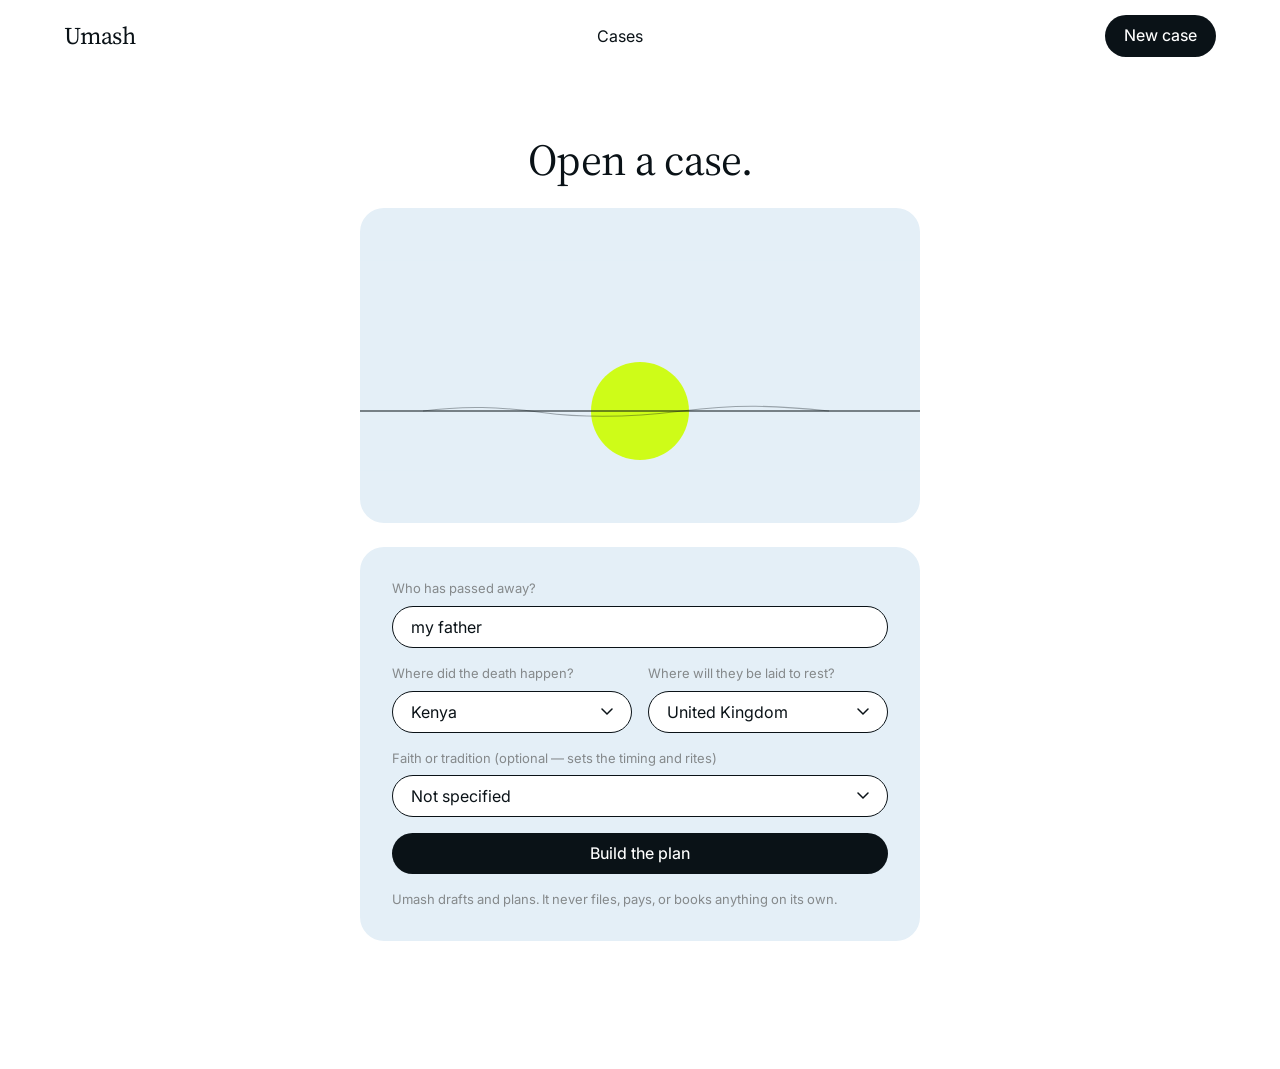
==== web/app.html @ 722731d0 "Add dignified imagery so the app is not text-only Layers documentary-register photography (quiet daw" ====
<!DOCTYPE html>
<html lang="en">
<head>
<meta charset="UTF-8">
<meta name="viewport" content="width=device-width, initial-scale=1.0">
<title>Umash — Case</title>
<link rel="stylesheet" href="styles.css">
<link rel="stylesheet" href="imagery.css">
<style>
  .app { padding-bottom: var(--section-gap); }

  /* case header */
  .case-head { padding: var(--spacing-32) 0 var(--spacing-24); }
  .case-head .hero-headline { text-align: left; font-size: 44px; letter-spacing: -0.02em; }
  .case-meta { display: flex; gap: var(--spacing-24); flex-wrap: wrap; margin-top: var(--spacing-12); }
  .case-meta span { color: var(--color-stone-gray); font-size: var(--text-caption); }

  /* progress metrics */
  .metrics { display: grid; grid-template-columns: repeat(4, 1fr); gap: var(--spacing-16); margin-bottom: var(--spacing-24); }
  .metric { border: 1px solid var(--color-frost-wash); border-radius: var(--radius-cards); padding: var(--spacing-20) var(--spacing-24); }
  .metric__n { font-family: var(--font-sana-serif); font-weight: 400; font-size: 40px; line-height: 1; }
  .metric__l { color: var(--color-stone-gray); font-size: var(--text-caption); margin-top: var(--spacing-8); }

  /* progress rail */
  .rail { height: 6px; border-radius: 9999px; background: var(--color-frost-wash); overflow: hidden; }
  .rail__fill { height: 100%; background: var(--color-ink-black); width: 0; transition: width 240ms ease; }

  /* action bar (batch approval) — ink surface, lime CTA allowed here */
  .actionbar { display: flex; align-items: center; justify-content: space-between; gap: var(--spacing-16); flex-wrap: wrap; }
  .actionbar .grow { min-width: 220px; }
  .actionbar h3 { color: var(--color-paper-white); font-size: var(--text-heading); font-weight: var(--fw-medium); }
  .actionbar p { color: var(--color-stone-gray); font-size: var(--text-caption); margin-top: 4px; }

  /* phase groups */
  .phase { margin-top: var(--spacing-32); }
  .phase__label { display: flex; align-items: baseline; gap: var(--spacing-12); margin-bottom: var(--spacing-16); }
  .phase__icon { align-self: center; flex: none; line-height: 0; }
  .phase__label h2 { font-size: var(--text-heading); font-weight: var(--fw-medium); }
  .phase__count { color: var(--color-stone-gray); font-size: var(--text-caption); }

  /* task row */
  .task { border: 1px solid var(--color-frost-wash); border-radius: var(--radius-cards); padding: var(--spacing-16) var(--spacing-24); }
  .task + .task { margin-top: var(--spacing-12); }
  .task__top { display: flex; align-items: flex-start; gap: var(--spacing-16); }
  .task__title { font-weight: var(--fw-450); }
  .task__target { color: var(--color-stone-gray); font-size: var(--text-caption); margin-top: 2px; }
  .task__tags { display: flex; gap: var(--spacing-8); align-items: center; flex-wrap: wrap; }
  .task__actions { display: flex; gap: var(--spacing-8); margin-left: auto; flex-wrap: wrap; justify-content: flex-end; }
  .task__decision { margin-top: var(--spacing-12); font-size: var(--text-caption); color: var(--color-ink-black); background: var(--color-frost-wash); border-radius: 12px; padding: var(--spacing-10) var(--spacing-16); }
  .deadline { color: var(--color-ink-black); font-size: var(--text-caption); font-weight: var(--fw-450); }
  .deadline--soon { color: #b91c1c; }

  /* create-case panel */
  .create { max-width: 560px; margin: var(--section-gap) auto; }
  .create .hero-headline { font-size: 44px; margin-bottom: var(--spacing-24); }
  .field { display: flex; flex-direction: column; gap: var(--spacing-8); }
  .field label { font-size: var(--text-caption); color: var(--color-stone-gray); }
  .grid-2 { display: grid; grid-template-columns: 1fr 1fr; gap: var(--spacing-16); }

  /* escalation modal */
  .scrim { position: fixed; inset: 0; background: rgba(10,18,23,0.55); display: none; align-items: center; justify-content: center; padding: var(--spacing-24); z-index: 50; }
  .scrim.open { display: flex; }
  .modal { background: var(--color-paper-white); border-radius: var(--radius-cards); padding: var(--spacing-32); max-width: 560px; width: 100%; }
  .modal__eyebrow { display: inline-flex; }
  .modal h3 { font-size: var(--text-heading); font-weight: var(--fw-medium); margin: var(--spacing-16) 0 var(--spacing-8); }
  .modal__why { background: var(--color-frost-wash); border-radius: 16px; padding: var(--spacing-16); font-size: var(--text-caption); }
  .modal__why ul { margin: var(--spacing-8) 0 0 var(--spacing-16); }
  .modal__draft { white-space: pre-wrap; font-size: var(--text-caption); color: var(--color-stone-gray); border: 1px solid var(--color-frost-wash); border-radius: 16px; padding: var(--spacing-16); max-height: 160px; overflow: auto; }
  .modal__queue { color: var(--color-stone-gray); font-size: var(--text-caption); }
  .modal__actions { display: flex; gap: var(--spacing-12); margin-top: var(--spacing-8); }

  .empty { text-align: center; color: var(--color-stone-gray); padding: var(--spacing-62) 0; }
  .toast { position: fixed; bottom: 24px; left: 50%; transform: translateX(-50%); background: var(--color-ink-black); color: var(--color-paper-white); padding: var(--spacing-12) var(--spacing-24); border-radius: 9999px; font-size: var(--text-caption); opacity: 0; transition: opacity 200ms; pointer-events: none; z-index: 60; }
  .toast.show { opacity: 1; }

  @media (max-width: 860px) {
    .metrics { grid-template-columns: 1fr 1fr; }
    .grid-2 { grid-template-columns: 1fr; }
    .task__top { flex-wrap: wrap; }
    .task__actions { margin-left: 0; }
  }
</style>
</head>
<body>

<div class="page app">
  <nav class="nav">
    <a class="nav__wordmark" href="index.html">Umash</a>
    <ul class="nav__links">
      <li><a href="#" id="link-cases">Cases</a></li>
    </ul>
    <button class="btn btn--ink" id="btn-new-nav">New case</button>
  </nav>

  <!-- CREATE CASE -->
  <section id="view-create" class="create" hidden>
    <h1 class="hero-headline">Open a case.</h1>
    <div class="media media--wide" role="img" aria-label="A calm horizon at first light" style="margin-bottom:var(--spacing-24)">
      <svg viewBox="0 0 800 300" xmlns="http://www.w3.org/2000/svg" aria-hidden="true" style="width:100%;height:100%">
        <rect width="800" height="300" fill="#e4eff7"/>
        <circle cx="400" cy="215" r="70" fill="#cdfe00" opacity="0.9"/>
        <line x1="0" y1="215" x2="800" y2="215" stroke="#0a1217" stroke-width="1.5"/>
        <path d="M90 215c60-8 110-6 170 2s120 8 200-2 130-8 210 0" stroke="#0a1217" stroke-width="1.5" opacity="0.35" fill="none"/>
      </svg>
      <img class="media__photo" alt=""
           src="https://images.unsplash.com/photo-1504198453319-5ce911bafcde?auto=format&fit=crop&w=1600&q=70"
           referrerpolicy="no-referrer">
    </div>
    <div class="card card--frost stack-16">
      <div class="field">
        <label for="f-name">Who has passed away?</label>
        <input class="input" id="f-name" placeholder="e.g. my father" value="my father">
      </div>
      <div class="grid-2">
        <div class="field">
          <label for="f-died">Where did the death happen?</label>
          <select class="input" id="f-died">
            <option value="KE">Kenya</option>
            <option value="UK">United Kingdom</option>
            <option value="US">United States</option>
          </select>
        </div>
        <div class="field">
          <label for="f-rest">Where will they be laid to rest?</label>
          <select class="input" id="f-rest">
            <option value="UK">United Kingdom</option>
            <option value="KE">Kenya</option>
            <option value="US">United States</option>
          </select>
        </div>
      </div>
      <div class="field">
        <label for="f-faith">Faith or tradition (optional — sets the timing and rites)</label>
        <select class="input" id="f-faith">
          <option value="">Not specified</option>
          <option value="muslim">Muslim</option>
          <option value="jewish">Jewish</option>
          <option value="hindu">Hindu</option>
          <option value="christian">Christian</option>
          <option value="secular">Secular / none</option>
        </select>
      </div>
      <button class="btn btn--ink btn--full" id="btn-create">Build the plan</button>
      <p class="muted" style="font-size:var(--text-caption)">Umash drafts and plans. It never files, pays, or books anything on its own.</p>
    </div>
  </section>

  <!-- DASHBOARD -->
  <section id="view-dash" hidden>
    <header class="case-head">
      <p class="section-label">Case plan</p>
      <h1 class="hero-headline" id="case-title">Case</h1>
      <div class="case-meta" id="case-meta"></div>
    </header>

    <!-- metrics -->
    <div class="metrics" id="metrics"></div>
    <div class="rail" style="margin-bottom:var(--spacing-32)"><div class="rail__fill" id="rail"></div></div>

    <!-- routine batch bar -->
    <div class="card card--ink actionbar" id="batchbar" hidden>
      <div class="grow">
        <h3 id="batch-title">Routine work, prepared quietly</h3>
        <p id="batch-sub">These are reversible and low-stakes. Approve them in one stroke.</p>
      </div>
      <button class="btn btn--lime" id="btn-batch">Approve routine batch</button>
    </div>

    <!-- escalation bar -->
    <div class="card card--ink actionbar" id="escbar" hidden style="margin-top:var(--spacing-16)">
      <div class="grow">
        <h3 id="esc-title">Decisions waiting</h3>
        <p id="esc-sub">Weighty, irreversible, or time-critical. Umash surfaces them one at a time.</p>
      </div>
      <button class="btn btn--lime" id="btn-esc">Review decisions</button>
    </div>

    <!-- phases -->
    <div id="phases"></div>
  </section>

  <!-- CASES LIST -->
  <section id="view-cases" hidden>
    <header class="case-head"><h1 class="hero-headline" style="text-align:left;font-size:44px">Your cases</h1></header>
    <div id="cases-list" class="stack-12"></div>
  </section>
</div>

<!-- ESCALATION MODAL -->
<div class="scrim" id="scrim" role="dialog" aria-modal="true" aria-labelledby="m-title">
  <div class="modal stack-16">
    <span class="tag tag--weighty modal__eyebrow">A decision is needed</span>
    <span class="modal__queue" id="m-queue"></span>
    <h3 id="m-title">Decision</h3>
    <div class="row-wrap">
      <span class="task__target" id="m-target"></span>
      <span class="deadline" id="m-deadline"></span>
    </div>
    <div class="modal__why">
      <strong>Why this is escalated, not batched:</strong>
      <ul id="m-reasons"></ul>
    </div>
    <div class="modal__draft" id="m-draft"></div>
    <div class="field">
      <label for="m-note">Record your decision (required to approve)</label>
      <input class="input" id="m-note" placeholder="e.g. Yes — release funds from the joint account">
    </div>
    <div class="modal__actions">
      <button class="btn btn--ghost-light" id="m-skip">Skip for now</button>
      <button class="btn btn--ghost-light" id="m-decline">Decline</button>
      <button class="btn btn--ink grow" id="m-approve">Approve with this decision</button>
    </div>
  </div>
</div>

<div class="toast" id="toast"></div>

<script src="data.js"></script>
<script src="app.js"></script>
<script src="imagery.js"></script>
</body>
</html>
---- web/styles.css ----
/* ============================================================================
   Umash — Sana design system (per DESIGN.md)
   Editorial monochrome canvas · lime-on-ink accent · flat, no shadows
   ========================================================================== */

@import url('https://fonts.googleapis.com/css2?family=Source+Serif+4:opsz,wght@8..60,400&family=Inter:wght@400;450;500&display=swap');

:root {
  /* Colors */
  --color-ink-black: #0a1217;
  --color-paper-white: #ffffff;
  --color-frost-wash: #e4eff7;
  --color-stone-gray: #85898b;
  --color-obsidian: #000000;
  --color-electric-lime: #cdfe00;

  /* Fonts — DESIGN.md substitutes: Source Serif 4 (400) + Inter */
  --font-sana-serif: 'Source Serif 4', ui-serif, Georgia, Cambria, 'Times New Roman', Times, serif;
  --font-sana-sans: 'Inter', ui-sans-serif, system-ui, -apple-system, BlinkMacSystemFont, 'Segoe UI', Roboto, sans-serif;

  /* Type scale */
  --text-caption: 13px;  --leading-caption: 1.5;
  --text-body: 16px;     --leading-body: 1.43;
  --text-heading: 20px;  --leading-heading: 1.2;
  --text-display: 72px;  --leading-display: 1.1;

  /* Weights */
  --fw-regular: 400;
  --fw-450: 450;
  --fw-medium: 500;

  /* Spacing */
  --spacing-6: 6px;   --spacing-8: 8px;   --spacing-10: 10px; --spacing-12: 12px;
  --spacing-16: 16px; --spacing-18: 18px; --spacing-20: 20px; --spacing-24: 24px;
  --spacing-25: 25px; --spacing-32: 32px; --spacing-62: 62px;

  /* Layout */
  --page-max-width: 1200px;
  --section-gap: 64px;

  /* Radius */
  --radius-cards: 24px;
  --radius-inputs: 24px;
  --radius-buttons: 9999px;

  /* Surfaces */
  --surface-0: var(--color-paper-white);
  --surface-1: var(--color-frost-wash);
  --surface-2: var(--color-ink-black);
  --surface-3: var(--color-electric-lime);
}

* { margin: 0; padding: 0; box-sizing: border-box; }

html { -webkit-text-size-adjust: 100%; }

body {
  font-family: var(--font-sana-sans);
  font-size: var(--text-body);
  line-height: var(--leading-body);
  font-weight: var(--fw-regular);
  color: var(--color-ink-black);
  background: var(--color-paper-white);
  font-feature-settings: "lnum" on, "tnum" on;   /* tabular + lining numerals everywhere */
  -webkit-font-smoothing: antialiased;
}

/* tabular numerals across all numeric UI */
.tnum, table, .metric, .count, time, .timestamp { font-feature-settings: "lnum" on, "tnum" on; }

.page { max-width: var(--page-max-width); margin: 0 auto; padding: 0 var(--spacing-24); }

/* ------------------------------------------------------------------ Nav */
.nav {
  display: flex; align-items: center; justify-content: space-between;
  height: 72px; background: var(--color-paper-white);
}
.nav__wordmark {
  font-family: var(--font-sana-serif); font-weight: 400; font-size: 24px;
  color: var(--color-ink-black); letter-spacing: -0.01em; text-decoration: none;
}
.nav__links { display: flex; gap: var(--spacing-24); list-style: none; }
.nav__links a {
  font-size: var(--text-body); font-weight: var(--fw-regular);
  color: var(--color-ink-black); text-decoration: none;
}
.nav__links a:hover { opacity: 0.6; }

/* ------------------------------------------------------------- Buttons */
.btn {
  font-family: var(--font-sana-sans); font-size: var(--text-body);
  font-weight: var(--fw-450); border-radius: var(--radius-buttons);
  padding: var(--spacing-10) var(--spacing-18); border: 1px solid transparent;
  cursor: pointer; text-decoration: none; display: inline-flex;
  align-items: center; justify-content: center; gap: var(--spacing-8);
  transition: opacity 120ms ease, background 120ms ease;
  white-space: nowrap; line-height: 1.2;
}
.btn:disabled { opacity: 0.4; cursor: not-allowed; }

/* Filled dark — primary on light/frost surfaces */
.btn--ink { background: var(--color-ink-black); color: var(--color-paper-white); }
.btn--ink:not(:disabled):hover { opacity: 0.85; }

/* Accent lime — ONLY on ink-black surfaces (per DESIGN.md) */
.btn--lime { background: var(--color-electric-lime); color: var(--color-ink-black); }
.btn--lime:not(:disabled):hover { opacity: 0.85; }

/* Ghost / white — on dark cards (white outline) */
.btn--ghost-dark { background: transparent; color: var(--color-paper-white); border-color: var(--color-paper-white); }
.btn--ghost-dark:not(:disabled):hover { background: rgba(255,255,255,0.08); }

/* Ghost / outline — on light cards (ink outline) */
.btn--ghost-light { background: transparent; color: var(--color-ink-black); border-color: var(--color-ink-black); }
.btn--ghost-light:not(:disabled):hover { background: rgba(10,18,23,0.04); }

.btn--sm { padding: var(--spacing-6) var(--spacing-16); font-size: var(--text-caption); }
.btn--full { width: 100%; }

/* -------------------------------------------------------------- Inputs */
.input {
  font-family: var(--font-sana-sans); font-size: var(--text-body);
  background: var(--color-paper-white); color: var(--color-ink-black);
  border: 1px solid var(--color-ink-black); border-radius: var(--radius-inputs);
  padding: var(--spacing-10) var(--spacing-18); width: 100%;
  font-feature-settings: "lnum" on, "tnum" on;
}
.input::placeholder { color: var(--color-stone-gray); }
.input:focus { outline: none; border-color: var(--color-obsidian); }
select.input { appearance: none; background-image:
  url("data:image/svg+xml,%3Csvg xmlns='http://www.w3.org/2000/svg' width='12' height='8' viewBox='0 0 12 8'%3E%3Cpath d='M1 1l5 5 5-5' stroke='%230a1217' stroke-width='1.5' fill='none' stroke-linecap='round'/%3E%3C/svg%3E");
  background-repeat: no-repeat; background-position: right 18px center; padding-right: 44px; }

/* --------------------------------------------------------------- Cards */
.card { border-radius: var(--radius-cards); padding: var(--spacing-32); }
.card--frost { background: var(--color-frost-wash); color: var(--color-ink-black); }
.card--ink { background: var(--color-ink-black); color: var(--color-paper-white); }

/* --------------------------------------------------------------- Type */
.hero-headline {
  font-family: var(--font-sana-serif); font-weight: 400;
  font-size: var(--text-display); line-height: var(--leading-display);
  color: var(--color-ink-black); text-align: center; letter-spacing: -0.015em;
}
.section-label {
  font-size: var(--text-caption); font-weight: var(--fw-regular);
  color: var(--color-stone-gray); text-align: left;
}
.heading { font-size: var(--text-heading); font-weight: var(--fw-medium); line-height: var(--leading-heading); }
.muted { color: var(--color-stone-gray); }

/* --------------------------------------------------------------- Pills / tags */
.tag {
  display: inline-flex; align-items: center; gap: 6px;
  font-size: var(--text-caption); font-weight: var(--fw-450);
  border-radius: var(--radius-buttons); padding: 4px 12px;
  border: 1px solid var(--color-ink-black);
}
.tag--routine { border-color: var(--color-stone-gray); color: var(--color-stone-gray); }
.tag--weighty { border-color: var(--color-ink-black); color: var(--color-ink-black); background: var(--color-paper-white); }
.tag--on-ink { border-color: rgba(255,255,255,0.5); color: var(--color-paper-white); }
.tag--lime { background: var(--color-electric-lime); border-color: var(--color-electric-lime); color: var(--color-ink-black); }

/* status dot */
.dot { width: 8px; height: 8px; border-radius: 9999px; display: inline-block; flex: none; }
.dot--pending   { background: var(--color-stone-gray); }
.dot--drafted   { background: var(--color-ink-black); }
.dot--approved  { background: var(--color-electric-lime); border: 1px solid var(--color-ink-black); }
.dot--sent      { background: var(--color-frost-wash); border: 1px solid var(--color-ink-black); }
.dot--confirmed { background: var(--color-ink-black); box-shadow: inset 0 0 0 2px var(--color-paper-white), inset 0 0 0 3px var(--color-ink-black); }
.dot--declined  { background: var(--color-paper-white); border: 1px solid var(--color-stone-gray); }

/* footer */
.footer { padding: var(--spacing-62) 0 var(--spacing-32); }
.footer__grid { display: grid; grid-template-columns: 1.5fr 1fr 1fr 1fr; gap: var(--spacing-24); }
.footer__col h4 { font-size: var(--text-body); font-weight: var(--fw-450); margin-bottom: var(--spacing-16); }
.footer__col ul { list-style: none; display: flex; flex-direction: column; gap: var(--spacing-10); }
.footer__col a { font-size: 14px; font-weight: var(--fw-regular); color: var(--color-ink-black); text-decoration: none; }
.footer__col a:hover { opacity: 0.6; }
.footer__copy { color: var(--color-stone-gray); font-size: var(--text-caption); margin-top: var(--spacing-32); }

/* utility */
.stack-8  { display: flex; flex-direction: column; gap: var(--spacing-8); }
.stack-12 { display: flex; flex-direction: column; gap: var(--spacing-12); }
.stack-16 { display: flex; flex-direction: column; gap: var(--spacing-16); }
.stack-24 { display: flex; flex-direction: column; gap: var(--spacing-24); }
.row { display: flex; align-items: center; gap: var(--spacing-12); }
.row-wrap { display: flex; align-items: center; gap: var(--spacing-12); flex-wrap: wrap; }
.between { justify-content: space-between; }
.grow { flex: 1; }
.divider { height: 1px; background: var(--color-frost-wash); border: 0; }

@media (max-width: 860px) {
  :root { --text-display: 44px; }
  .footer__grid { grid-template-columns: 1fr 1fr; }
  .nav__links { display: none; }
}
---- web/imagery.css ----
/* ============================================================================
   Umash — imagery layer
   Adds dignified, documentary-register photography on top of an always-present
   on-brand base (frost + inline SVG). If a photo fails to load (offline, blocked),
   the base shows through, so the app is never broken and never text-only.

   Photographs are quiet and natural per DESIGN.md's imagery guidance
   (documentary, not lifestyle-stock; no morbid or literal death imagery).
   Sources are license-free (Unsplash). Flat, no shadows, 24px radius.
   ========================================================================== */

/* A framed media block: SVG/frost base underneath, optional photo on top. */
.media {
  position: relative;
  border-radius: var(--radius-cards);
  overflow: hidden;
  background: var(--color-frost-wash);
}
.media svg { display: block; width: 100%; height: auto; }

/* The photo sits above the SVG and fades in only if it actually loads. */
.media__photo {
  position: absolute;
  inset: 0;
  width: 100%;
  height: 100%;
  object-fit: cover;
  opacity: 0;
  transition: opacity 400ms ease;
}
.media__photo.loaded { opacity: 1; }

/* A subtle ink wash so any overlaid text stays legible on a photo. */
.media--wash::after {
  content: "";
  position: absolute;
  inset: 0;
  background: linear-gradient(180deg, rgba(10,18,23,0) 40%, rgba(10,18,23,0.45) 100%);
  pointer-events: none;
}

/* Hero band on the landing page. */
.hero-media {
  margin-top: var(--spacing-32);
  aspect-ratio: 20 / 7;
}
.hero-media svg { height: 100%; object-fit: cover; }

/* Small square supports (app phase art, empty states). */
.media--square { aspect-ratio: 1 / 1; }
.media--wide   { aspect-ratio: 16 / 9; }

/* A caption credit, quiet per the type system. */
.media__credit {
  font-size: var(--text-caption);
  color: var(--color-stone-gray);
  margin-top: var(--spacing-8);
}
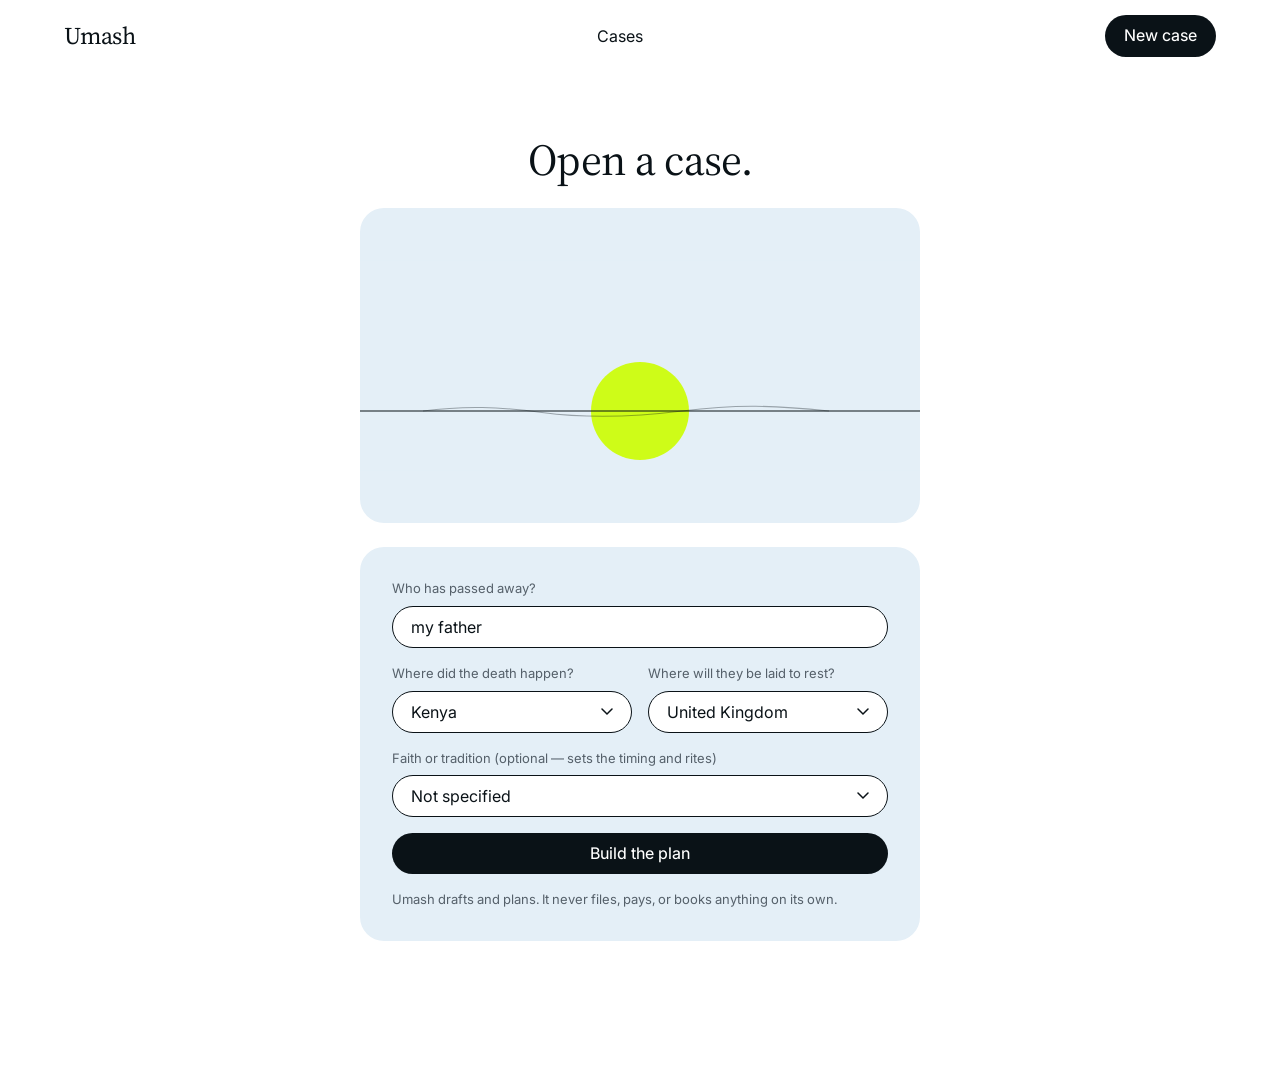
==== commit 3287f032: "Polish: fix low-contrast text and add a11y foundations - Add --color-muted-ink (~5.9:1 on white) and" ====
--- a/web/app.html
+++ b/web/app.html
@@ -13,13 +13,13 @@
   .case-head { padding: var(--spacing-32) 0 var(--spacing-24); }
   .case-head .hero-headline { text-align: left; font-size: 44px; letter-spacing: -0.02em; }
   .case-meta { display: flex; gap: var(--spacing-24); flex-wrap: wrap; margin-top: var(--spacing-12); }
-  .case-meta span { color: var(--color-stone-gray); font-size: var(--text-caption); }
+  .case-meta span { color: var(--color-muted-ink); font-size: var(--text-caption); }
 
   /* progress metrics */
   .metrics { display: grid; grid-template-columns: repeat(4, 1fr); gap: var(--spacing-16); margin-bottom: var(--spacing-24); }
   .metric { border: 1px solid var(--color-frost-wash); border-radius: var(--radius-cards); padding: var(--spacing-20) var(--spacing-24); }
   .metric__n { font-family: var(--font-sana-serif); font-weight: 400; font-size: 40px; line-height: 1; }
-  .metric__l { color: var(--color-stone-gray); font-size: var(--text-caption); margin-top: var(--spacing-8); }
+  .metric__l { color: var(--color-muted-ink); font-size: var(--text-caption); margin-top: var(--spacing-8); }
 
   /* progress rail */
   .rail { height: 6px; border-radius: 9999px; background: var(--color-frost-wash); overflow: hidden; }
@@ -36,14 +36,14 @@
   .phase__label { display: flex; align-items: baseline; gap: var(--spacing-12); margin-bottom: var(--spacing-16); }
   .phase__icon { align-self: center; flex: none; line-height: 0; }
   .phase__label h2 { font-size: var(--text-heading); font-weight: var(--fw-medium); }
-  .phase__count { color: var(--color-stone-gray); font-size: var(--text-caption); }
+  .phase__count { color: var(--color-muted-ink); font-size: var(--text-caption); }
 
   /* task row */
   .task { border: 1px solid var(--color-frost-wash); border-radius: var(--radius-cards); padding: var(--spacing-16) var(--spacing-24); }
   .task + .task { margin-top: var(--spacing-12); }
   .task__top { display: flex; align-items: flex-start; gap: var(--spacing-16); }
   .task__title { font-weight: var(--fw-450); }
-  .task__target { color: var(--color-stone-gray); font-size: var(--text-caption); margin-top: 2px; }
+  .task__target { color: var(--color-muted-ink); font-size: var(--text-caption); margin-top: 2px; }
   .task__tags { display: flex; gap: var(--spacing-8); align-items: center; flex-wrap: wrap; }
   .task__actions { display: flex; gap: var(--spacing-8); margin-left: auto; flex-wrap: wrap; justify-content: flex-end; }
   .task__decision { margin-top: var(--spacing-12); font-size: var(--text-caption); color: var(--color-ink-black); background: var(--color-frost-wash); border-radius: 12px; padding: var(--spacing-10) var(--spacing-16); }
@@ -54,7 +54,7 @@
   .create { max-width: 560px; margin: var(--section-gap) auto; }
   .create .hero-headline { font-size: 44px; margin-bottom: var(--spacing-24); }
   .field { display: flex; flex-direction: column; gap: var(--spacing-8); }
-  .field label { font-size: var(--text-caption); color: var(--color-stone-gray); }
+  .field label { font-size: var(--text-caption); color: var(--color-muted-ink); }
   .grid-2 { display: grid; grid-template-columns: 1fr 1fr; gap: var(--spacing-16); }
 
   /* escalation modal */
--- a/web/styles.css
+++ b/web/styles.css
@@ -13,6 +13,10 @@
   --color-stone-gray: #85898b;
   --color-obsidian: #000000;
   --color-electric-lime: #cdfe00;
+  /* Accessible muted text for SMALL on-surface labels/body. Stone-gray (#85898b)
+     is ~2.9:1 on white — fine for large/decorative text, but fails WCAG AA for
+     small text, so small secondary copy uses this darker slate (~5.9:1). */
+  --color-muted-ink: #55606a;
 
   /* Fonts — DESIGN.md substitutes: Source Serif 4 (400) + Inter */
   --font-sana-serif: 'Source Serif 4', ui-serif, Georgia, Cambria, 'Times New Roman', Times, serif;
@@ -53,6 +57,23 @@
 * { margin: 0; padding: 0; box-sizing: border-box; }
 
 html { -webkit-text-size-adjust: 100%; }
+
+/* Visible keyboard focus everywhere — never remove the outline, only refine it. */
+:focus-visible {
+  outline: 2px solid var(--color-ink-black);
+  outline-offset: 2px;
+  border-radius: 4px;
+}
+.btn--lime:focus-visible, .btn--ghost-dark:focus-visible { outline-color: var(--color-electric-lime); }
+
+/* Respect users who prefer reduced motion. */
+@media (prefers-reduced-motion: reduce) {
+  *, *::before, *::after {
+    animation-duration: 0.001ms !important;
+    transition-duration: 0.001ms !important;
+    scroll-behavior: auto !important;
+  }
+}
 
 body {
   font-family: var(--font-sana-sans);
@@ -147,7 +168,7 @@
   color: var(--color-stone-gray); text-align: left;
 }
 .heading { font-size: var(--text-heading); font-weight: var(--fw-medium); line-height: var(--leading-heading); }
-.muted { color: var(--color-stone-gray); }
+.muted { color: var(--color-muted-ink); }
 
 /* --------------------------------------------------------------- Pills / tags */
 .tag {
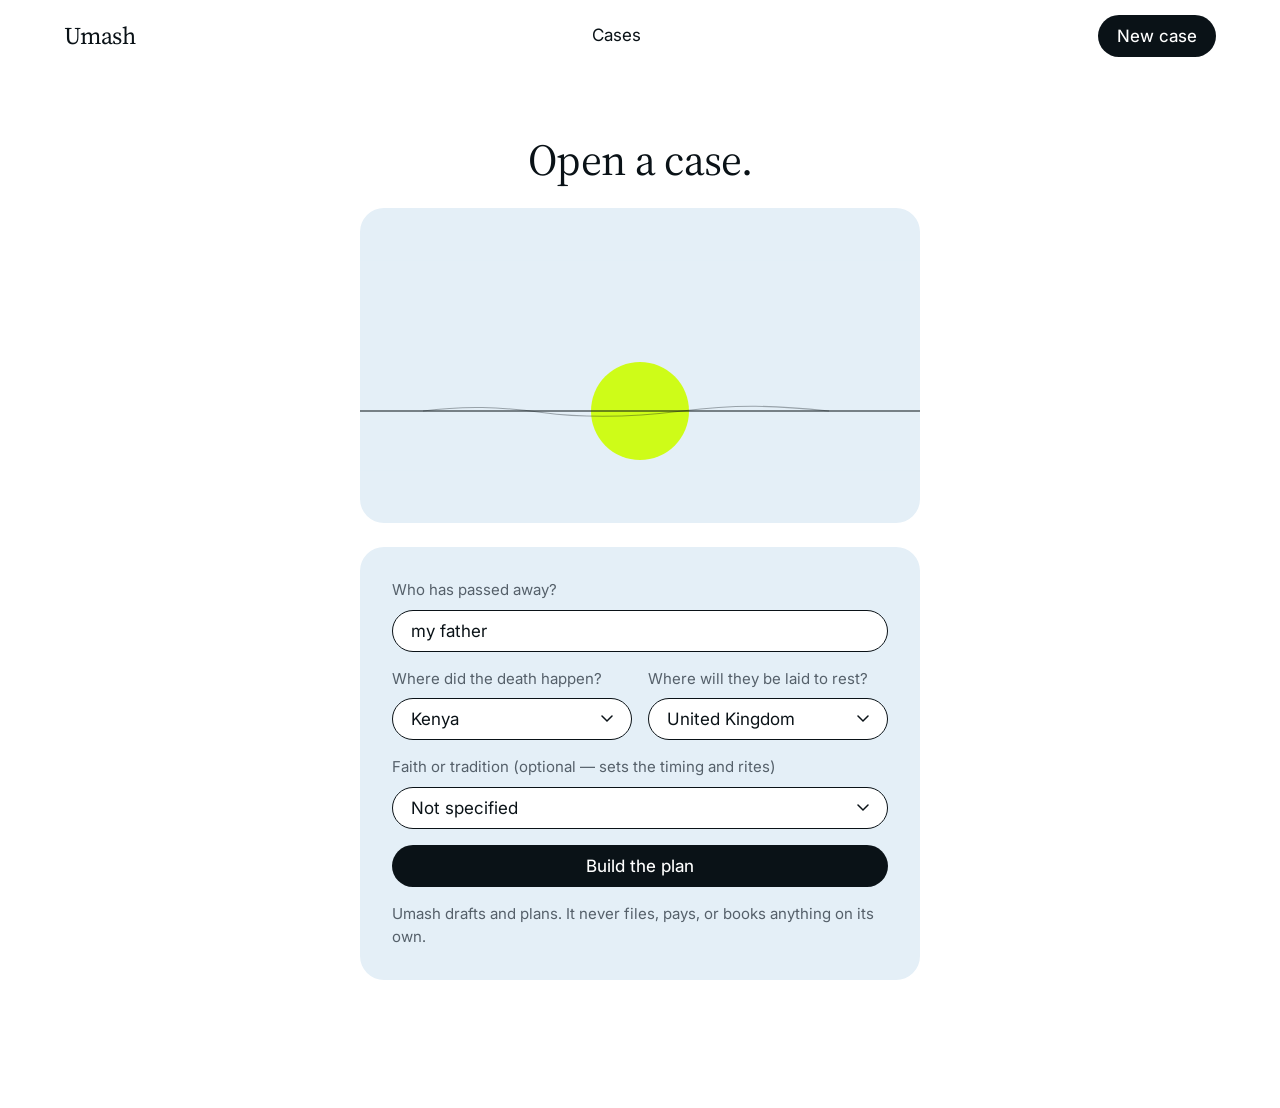
==== commit 5963ba85: "Redesign dashboard for calm + larger, readable type The old dashboard dumped all 42 tasks as expande" ====
--- a/web/app.html
+++ b/web/app.html
@@ -4,6 +4,8 @@
 <meta charset="UTF-8">
 <meta name="viewport" content="width=device-width, initial-scale=1.0">
 <title>Umash — Case</title>
+<meta name="description" content="Your Umash case dashboard — routine work batched, weighty decisions surfaced one at a time.">
+<link rel="icon" href="favicon.svg" type="image/svg+xml">
 <link rel="stylesheet" href="styles.css">
 <link rel="stylesheet" href="imagery.css">
 <style>
@@ -12,43 +14,78 @@
   /* case header */
   .case-head { padding: var(--spacing-32) 0 var(--spacing-24); }
   .case-head .hero-headline { text-align: left; font-size: 44px; letter-spacing: -0.02em; }
-  .case-meta { display: flex; gap: var(--spacing-24); flex-wrap: wrap; margin-top: var(--spacing-12); }
+  .case-meta { display: flex; gap: var(--spacing-16); flex-wrap: wrap; margin-top: var(--spacing-12); }
   .case-meta span { color: var(--color-muted-ink); font-size: var(--text-caption); }
-
-  /* progress metrics */
-  .metrics { display: grid; grid-template-columns: repeat(4, 1fr); gap: var(--spacing-16); margin-bottom: var(--spacing-24); }
-  .metric { border: 1px solid var(--color-frost-wash); border-radius: var(--radius-cards); padding: var(--spacing-20) var(--spacing-24); }
-  .metric__n { font-family: var(--font-sana-serif); font-weight: 400; font-size: 40px; line-height: 1; }
-  .metric__l { color: var(--color-muted-ink); font-size: var(--text-caption); margin-top: var(--spacing-8); }
+  .case-meta span + span::before { content: "·"; margin-right: var(--spacing-16); color: var(--color-stone-gray); }
+
+  /* one quiet status line (replaces the metric grid + two action bars) */
+  .status-line { display: flex; align-items: baseline; gap: var(--spacing-8); flex-wrap: wrap;
+    color: var(--color-muted-ink); font-size: var(--text-caption); margin-bottom: var(--spacing-12); }
+  .status-line b { color: var(--color-ink-black); font-weight: var(--fw-450); font-feature-settings: "tnum" on; }
 
   /* progress rail */
-  .rail { height: 6px; border-radius: 9999px; background: var(--color-frost-wash); overflow: hidden; }
+  .rail { height: 4px; border-radius: 9999px; background: var(--color-frost-wash); overflow: hidden; margin-bottom: var(--spacing-32); }
   .rail__fill { height: 100%; background: var(--color-ink-black); width: 0; transition: width 240ms ease; }
 
-  /* action bar (batch approval) — ink surface, lime CTA allowed here */
-  .actionbar { display: flex; align-items: center; justify-content: space-between; gap: var(--spacing-16); flex-wrap: wrap; }
-  .actionbar .grow { min-width: 220px; }
-  .actionbar h3 { color: var(--color-paper-white); font-size: var(--text-heading); font-weight: var(--fw-medium); }
-  .actionbar p { color: var(--color-stone-gray); font-size: var(--text-caption); margin-top: 4px; }
-
-  /* phase groups */
-  .phase { margin-top: var(--spacing-32); }
-  .phase__label { display: flex; align-items: baseline; gap: var(--spacing-12); margin-bottom: var(--spacing-16); }
-  .phase__icon { align-self: center; flex: none; line-height: 0; }
-  .phase__label h2 { font-size: var(--text-heading); font-weight: var(--fw-medium); }
-  .phase__count { color: var(--color-muted-ink); font-size: var(--text-caption); }
-
-  /* task row */
+  /* THE focal point: one next decision. */
+  .next-action { display: flex; align-items: center; gap: var(--spacing-16); flex-wrap: wrap;
+    background: var(--color-ink-black); border-radius: var(--radius-cards);
+    padding: var(--spacing-24) var(--spacing-32); margin-bottom: var(--spacing-32); }
+  .next-action .grow { min-width: 200px; }
+  .next-action__label { font-size: var(--text-caption); color: var(--color-stone-gray); }
+  .next-action__title { font-size: var(--text-heading); font-weight: var(--fw-medium); color: var(--color-paper-white); margin-top: 4px; }
+  /* when there is no pending decision, the focal card goes calm/frost instead of ink */
+  .next-action--calm { background: var(--color-frost-wash); }
+  .next-action--calm .next-action__title { color: var(--color-ink-black); }
+  .next-action--calm .next-action__label { color: var(--color-muted-ink); }
+
+  /* phase as a collapsible summary row — the eye sees 4 of these, not 42 tasks */
+  .phase { border-bottom: 1px solid var(--color-frost-wash); }
+  .phase:first-of-type { border-top: 1px solid var(--color-frost-wash); }
+  .phase__summary { display: flex; align-items: center; gap: var(--spacing-16); width: 100%;
+    background: transparent; border: 0; cursor: pointer; text-align: left;
+    padding: var(--spacing-20) var(--spacing-8); font-family: var(--font-sana-sans); }
+  .phase__summary:hover { background: rgba(228,239,247,0.4); }
+  .phase__icon { flex: none; line-height: 0; }
+  .phase__name { font-size: var(--text-heading); font-weight: var(--fw-450); flex: none; }
+  .phase__meta { color: var(--color-muted-ink); font-size: var(--text-caption); font-feature-settings: "tnum" on; }
+  .phase__bar { flex: 1; height: 4px; min-width: 60px; border-radius: 9999px; background: var(--color-frost-wash); overflow: hidden; }
+  .phase__bar span { display: block; height: 100%; background: var(--color-ink-black); }
+  .phase__chevron { flex: none; color: var(--color-muted-ink); transition: transform 160ms ease; }
+  .phase[open] .phase__chevron { transform: rotate(90deg); }
+  .phase__body { padding: 0 var(--spacing-8) var(--spacing-24); display: flex; flex-direction: column; gap: var(--spacing-12); }
+
+  /* a task row (decisions get these; routine is grouped below) */
   .task { border: 1px solid var(--color-frost-wash); border-radius: var(--radius-cards); padding: var(--spacing-16) var(--spacing-24); }
-  .task + .task { margin-top: var(--spacing-12); }
   .task__top { display: flex; align-items: flex-start; gap: var(--spacing-16); }
   .task__title { font-weight: var(--fw-450); }
   .task__target { color: var(--color-muted-ink); font-size: var(--text-caption); margin-top: 2px; }
-  .task__tags { display: flex; gap: var(--spacing-8); align-items: center; flex-wrap: wrap; }
+  .task__tags { display: flex; gap: var(--spacing-12); align-items: center; flex-wrap: wrap; margin-top: var(--spacing-8); }
   .task__actions { display: flex; gap: var(--spacing-8); margin-left: auto; flex-wrap: wrap; justify-content: flex-end; }
   .task__decision { margin-top: var(--spacing-12); font-size: var(--text-caption); color: var(--color-ink-black); background: var(--color-frost-wash); border-radius: 12px; padding: var(--spacing-10) var(--spacing-16); }
-  .deadline { color: var(--color-ink-black); font-size: var(--text-caption); font-weight: var(--fw-450); }
-  .deadline--soon { color: #b91c1c; }
+  .task--decision { border-color: var(--color-ink-black); }
+
+  .deadline { color: var(--color-muted-ink); font-size: var(--text-caption); display: inline-flex; align-items: center; gap: 5px; }
+  .deadline--soon { color: #b91c1c; font-weight: var(--fw-450); }
+  .clock { flex: none; }
+
+  /* grouped routine block — routine work stays quiet, one line not many rows */
+  .routine-group { border: 1px solid var(--color-frost-wash); border-radius: var(--radius-cards); }
+  .routine-group__head { display: flex; align-items: center; gap: var(--spacing-12); width: 100%;
+    background: transparent; border: 0; cursor: pointer; text-align: left; font-family: var(--font-sana-sans);
+    padding: var(--spacing-16) var(--spacing-24); color: var(--color-muted-ink); font-size: var(--text-body); }
+  .routine-group__head b { color: var(--color-ink-black); font-weight: var(--fw-450); }
+  .routine-group__head .phase__chevron { margin-left: auto; }
+  .routine-group[open] .phase__chevron { transform: rotate(90deg); }
+  .routine-group__list { padding: 0 var(--spacing-24) var(--spacing-16); }
+  .routine-item { display: flex; align-items: baseline; gap: var(--spacing-12); padding: var(--spacing-8) 0; font-size: var(--text-body); border-top: 1px solid var(--color-frost-wash); }
+  .routine-item__target { color: var(--color-muted-ink); font-size: var(--text-caption); margin-left: auto; }
+
+  /* Completion / affirmation state — quiet and grief-appropriate. */
+  .done-state { border: 1px solid var(--color-frost-wash); background: var(--color-frost-wash);
+    border-radius: var(--radius-cards); padding: var(--spacing-24) var(--spacing-32); margin-bottom: var(--spacing-32); }
+  .done-state h3 { font-family: var(--font-sana-serif); font-weight: 400; font-size: 28px; margin-bottom: var(--spacing-8); }
+  .done-state p { color: var(--color-muted-ink); }
 
   /* create-case panel */
   .create { max-width: 560px; margin: var(--section-gap) auto; }
@@ -60,7 +97,10 @@
   /* escalation modal */
   .scrim { position: fixed; inset: 0; background: rgba(10,18,23,0.55); display: none; align-items: center; justify-content: center; padding: var(--spacing-24); z-index: 50; }
   .scrim.open { display: flex; }
-  .modal { background: var(--color-paper-white); border-radius: var(--radius-cards); padding: var(--spacing-32); max-width: 560px; width: 100%; }
+  .scrim[hidden] { display: none; }
+  .modal { background: var(--color-paper-white); border-radius: var(--radius-cards); padding: var(--spacing-32); max-width: 560px; width: 100%; max-height: 90vh; overflow-y: auto; }
+  .modal__close { background: transparent; border: 0; color: var(--color-ink-black); cursor: pointer; padding: 6px; border-radius: 9999px; line-height: 0; }
+  .modal__close:hover { background: var(--color-frost-wash); }
   .modal__eyebrow { display: inline-flex; }
   .modal h3 { font-size: var(--text-heading); font-weight: var(--fw-medium); margin: var(--spacing-16) 0 var(--spacing-8); }
   .modal__why { background: var(--color-frost-wash); border-radius: 16px; padding: var(--spacing-16); font-size: var(--text-caption); }
@@ -74,10 +114,15 @@
   .toast.show { opacity: 1; }
 
   @media (max-width: 860px) {
-    .metrics { grid-template-columns: 1fr 1fr; }
     .grid-2 { grid-template-columns: 1fr; }
     .task__top { flex-wrap: wrap; }
     .task__actions { margin-left: 0; }
+    /* Phase rows: drop the bar and let name + meta stack tidily on narrow screens. */
+    .phase__summary { flex-wrap: wrap; row-gap: var(--spacing-8); }
+    .phase__bar { display: none; }
+    .phase__name { flex: 1; }
+    .phase__meta { width: 100%; order: 3; }
+    .phase__chevron { order: 2; }
   }
 </style>
 </head>
@@ -153,29 +198,14 @@
       <div class="case-meta" id="case-meta"></div>
     </header>
 
-    <!-- metrics -->
-    <div class="metrics" id="metrics"></div>
-    <div class="rail" style="margin-bottom:var(--spacing-32)"><div class="rail__fill" id="rail"></div></div>
-
-    <!-- routine batch bar -->
-    <div class="card card--ink actionbar" id="batchbar" hidden>
-      <div class="grow">
-        <h3 id="batch-title">Routine work, prepared quietly</h3>
-        <p id="batch-sub">These are reversible and low-stakes. Approve them in one stroke.</p>
-      </div>
-      <button class="btn btn--lime" id="btn-batch">Approve routine batch</button>
-    </div>
-
-    <!-- escalation bar -->
-    <div class="card card--ink actionbar" id="escbar" hidden style="margin-top:var(--spacing-16)">
-      <div class="grow">
-        <h3 id="esc-title">Decisions waiting</h3>
-        <p id="esc-sub">Weighty, irreversible, or time-critical. Umash surfaces them one at a time.</p>
-      </div>
-      <button class="btn btn--lime" id="btn-esc">Review decisions</button>
-    </div>
-
-    <!-- phases -->
+    <!-- one quiet status line replaces the metric grid -->
+    <p class="status-line" id="status-line"></p>
+    <div class="rail"><div class="rail__fill" id="rail"></div></div>
+
+    <!-- THE focal point: the single next decision (or a calm 'nothing waiting') -->
+    <div id="focus-slot"></div>
+
+    <!-- collapsible phase summary rows -->
     <div id="phases"></div>
   </section>
 
@@ -187,9 +217,14 @@
 </div>
 
 <!-- ESCALATION MODAL -->
-<div class="scrim" id="scrim" role="dialog" aria-modal="true" aria-labelledby="m-title">
+<div class="scrim" id="scrim" role="dialog" aria-modal="true" aria-labelledby="m-title" aria-describedby="m-queue" hidden>
   <div class="modal stack-16">
-    <span class="tag tag--weighty modal__eyebrow">A decision is needed</span>
+    <div class="row between">
+      <span class="tag tag--weighty modal__eyebrow">A decision is needed</span>
+      <button class="modal__close" id="m-close" type="button" aria-label="Close without deciding">
+        <svg width="16" height="16" viewBox="0 0 16 16" aria-hidden="true"><path d="M3 3l10 10M13 3L3 13" stroke="currentColor" stroke-width="1.5" stroke-linecap="round"/></svg>
+      </button>
+    </div>
     <span class="modal__queue" id="m-queue"></span>
     <h3 id="m-title">Decision</h3>
     <div class="row-wrap">
@@ -213,7 +248,7 @@
   </div>
 </div>
 
-<div class="toast" id="toast"></div>
+<div class="toast" id="toast" role="status" aria-live="polite" aria-atomic="true"></div>
 
 <script src="data.js"></script>
 <script src="app.js"></script>
--- a/web/styles.css
+++ b/web/styles.css
@@ -23,9 +23,11 @@
   --font-sana-sans: 'Inter', ui-sans-serif, system-ui, -apple-system, BlinkMacSystemFont, 'Segoe UI', Roboto, sans-serif;
 
   /* Type scale */
-  --text-caption: 13px;  --leading-caption: 1.5;
-  --text-body: 16px;     --leading-body: 1.43;
-  --text-heading: 20px;  --leading-heading: 1.2;
+  /* Type scale — nudged up from the source spec so functional UI text reads
+     comfortably in a stress context (min ~15px, never the old 13px). */
+  --text-caption: 15px;  --leading-caption: 1.5;
+  --text-body: 17px;     --leading-body: 1.5;
+  --text-heading: 22px;  --leading-heading: 1.25;
   --text-display: 72px;  --leading-display: 1.1;
 
   /* Weights */
@@ -137,6 +139,9 @@
 
 .btn--sm { padding: var(--spacing-6) var(--spacing-16); font-size: var(--text-caption); }
 .btn--full { width: 100%; }
+/* Destructive confirm state (two-step delete). Red is functional, not brand. */
+.btn--danger { background: #b91c1c; color: #ffffff; border-color: #b91c1c; }
+.btn--danger:not(:disabled):hover { background: #a31717; }
 
 /* -------------------------------------------------------------- Inputs */
 .input {
@@ -196,7 +201,7 @@
 .footer__grid { display: grid; grid-template-columns: 1.5fr 1fr 1fr 1fr; gap: var(--spacing-24); }
 .footer__col h4 { font-size: var(--text-body); font-weight: var(--fw-450); margin-bottom: var(--spacing-16); }
 .footer__col ul { list-style: none; display: flex; flex-direction: column; gap: var(--spacing-10); }
-.footer__col a { font-size: 14px; font-weight: var(--fw-regular); color: var(--color-ink-black); text-decoration: none; }
+.footer__col a { font-size: var(--text-caption); font-weight: var(--fw-regular); color: var(--color-ink-black); text-decoration: none; }
 .footer__col a:hover { opacity: 0.6; }
 .footer__copy { color: var(--color-stone-gray); font-size: var(--text-caption); margin-top: var(--spacing-32); }
 
